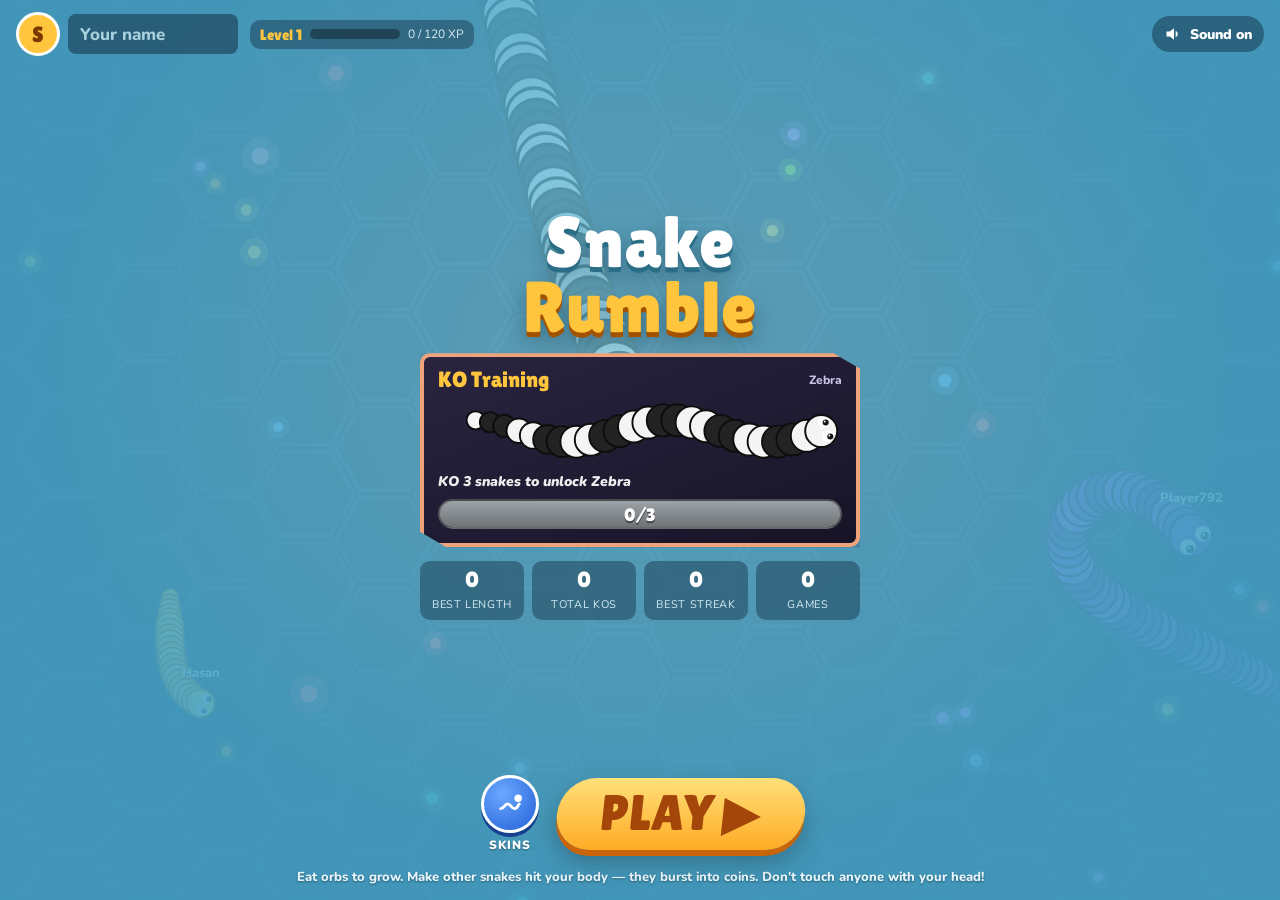
==== snake-rumble/index.html @ c4890d0e "Add Snake Rumble: snake.io-style arena game for Facebook Instant Games Single-file HTML5 canvas game" ====
<!DOCTYPE html>
<html lang="en">
<head>
<meta charset="UTF-8">
<meta name="viewport" content="width=device-width, initial-scale=1, maximum-scale=1, user-scalable=no, viewport-fit=cover">
<title>Snake Rumble</title>
<link rel="preconnect" href="https://fonts.googleapis.com">
<link rel="stylesheet" href="https://fonts.googleapis.com/css2?family=Lilita+One&family=Nunito:wght@700;800;900&display=swap">
<script src="https://connect.facebook.net/en_US/fbinstant.7.1.js"></script>
<style>
:root{
  --ink:#0b1624; --ink2:#12283d; --teal:#5fd4d0; --sky:#7ccbe0; --sun:#ffc53d; --sun2:#ff8a1f;
  --go:#52cc3c; --go2:#2e9a20; --rose:#ff4d6d; --paper:#ffffff; --muted:#b7d3e0; --gold:#ffd23f;
  --display:'Lilita One','Arial Black',Impact,system-ui,sans-serif;
  --body:'Nunito',system-ui,-apple-system,'Segoe UI',Roboto,sans-serif;
  color-scheme:dark;
}
[hidden]{display:none!important}
*{box-sizing:border-box}
html,body{height:100%;margin:0;overflow:hidden;background:#0c1a2c;color:var(--paper);font-family:var(--body);
  -webkit-user-select:none;user-select:none;-webkit-tap-highlight-color:transparent;touch-action:none}
button{font:inherit;color:inherit;cursor:pointer;border:0;background:none}
button:focus-visible,input:focus-visible{outline:3px solid var(--sun);outline-offset:2px}
#game{position:fixed;inset:0;display:block;touch-action:none}

/* ---------- bars ---------- */
.bar{position:relative;height:10px;border-radius:99px;background:rgba(0,0,0,.35);overflow:hidden}
.bar>i{position:absolute;inset:0 auto 0 0;width:0;border-radius:99px;background:linear-gradient(90deg,var(--go2),var(--go));transition:width .4s}
.bar.big{height:30px;background:linear-gradient(180deg,#9ea3a8,#6e7378);border:2px solid rgba(0,0,0,.35)}
.bar.big>i{background:linear-gradient(180deg,#5fdc3f,#2b8f1c)}
.bar.big>span{position:absolute;inset:0;display:grid;place-items:center;font-family:var(--display);font-size:18px;text-shadow:0 2px 0 rgba(0,0,0,.45)}

/* ---------- HUD ---------- */
#hud{position:fixed;inset:0;pointer-events:none}
.hud-stats{position:absolute;left:12px;top:max(10px,env(safe-area-inset-top));display:flex;flex-direction:column;gap:6px;
  background:rgba(8,18,30,.55);border-radius:12px;padding:8px 12px;min-width:150px}
.hud-row{display:flex;gap:14px;align-items:baseline}
.hud-row .k{font-size:11px;text-transform:uppercase;letter-spacing:.08em;color:var(--muted)}
.hud-row b{font-family:var(--display);font-size:22px;font-weight:400;font-variant-numeric:tabular-nums}
.hud-lvl{display:flex;align-items:center;gap:8px;font-family:var(--display);font-size:14px}
.hud-lvl .bar{flex:1;height:8px}
.lb{position:absolute;right:12px;top:max(10px,env(safe-area-inset-top));margin:0;padding:8px 10px;list-style:none;width:190px;
  background:rgba(8,18,30,.55);border-radius:12px;font-size:13px;font-weight:800}
.lb h4{margin:0 0 4px;font-family:var(--display);font-weight:400;font-size:15px;letter-spacing:.04em;color:var(--sun)}
.lb li{display:grid;grid-template-columns:22px 1fr auto;gap:6px;padding:1px 0;color:#dbe9f1}
.lb li.me{color:var(--sun)}
.lb li.gap{border-top:1px dashed rgba(255,255,255,.25);margin-top:3px;padding-top:4px}
.lb .n{overflow:hidden;white-space:nowrap;text-overflow:ellipsis}
.lb .s{font-variant-numeric:tabular-nums}
#minimap{position:absolute;left:12px;bottom:max(12px,env(safe-area-inset-bottom));width:120px;height:120px;border-radius:50%;opacity:.9}
.boost{pointer-events:auto;position:absolute;right:22px;bottom:max(22px,env(safe-area-inset-bottom));width:88px;height:88px;border-radius:50%;
  background:radial-gradient(circle at 35% 30%,#ffe07a,var(--sun2));box-shadow:0 5px 0 #b35a00,0 8px 18px rgba(0,0,0,.4);
  display:grid;place-items:center;touch-action:none}
.boost.on{transform:translateY(3px);box-shadow:0 2px 0 #b35a00,0 0 24px #ffb23f}
.boost svg{width:40px;height:40px}
.hint{position:absolute;left:50%;bottom:max(18px,env(safe-area-inset-bottom));transform:translateX(-50%);background:rgba(8,18,30,.6);
  padding:8px 14px;border-radius:99px;font-size:13px;white-space:nowrap;transition:opacity .6s}
.hint.fade{opacity:0}

/* ---------- toast ---------- */
.toast{position:fixed;left:50%;top:22%;transform:translateX(-50%);text-align:center;pointer-events:none;opacity:0}
.toast b{display:block;font-family:var(--display);font-weight:400;font-size:clamp(34px,7vw,60px);color:var(--sun);
  text-shadow:0 4px 0 #9a4a00,0 0 26px rgba(255,160,40,.6);letter-spacing:.02em}
.toast span{display:block;font-weight:900;font-size:18px;text-shadow:0 2px 4px rgba(0,0,0,.7)}
.toast.show{animation:pop 1.6s ease-out forwards}
.toast.lvl b{color:#8dff6a;text-shadow:0 4px 0 #1f6a10,0 0 26px rgba(120,255,90,.55)}
@keyframes pop{0%{opacity:0;transform:translateX(-50%) scale(.4)}12%{opacity:1;transform:translateX(-50%) scale(1.12)}
  22%{transform:translateX(-50%) scale(1)}75%{opacity:1}100%{opacity:0;transform:translateX(-50%) translateY(-24px)}}

/* ---------- screens ---------- */
.screen{position:fixed;inset:0;display:flex;flex-direction:column;gap:14px;overflow:auto;
  padding:max(12px,env(safe-area-inset-top)) 16px max(14px,env(safe-area-inset-bottom))}
#menu{background:
  radial-gradient(ellipse at 50% 40%,rgba(140,215,235,.55),rgba(70,160,196,.86) 70%),
  rgba(70,160,196,.4)}
.topbar{display:flex;align-items:center;gap:12px;flex-wrap:wrap}
.me{display:flex;align-items:center;gap:8px}
.avatar{width:44px;height:44px;border-radius:50%;background:var(--sun) center/cover;display:grid;place-items:center;
  font-family:var(--display);font-size:22px;color:#7a3a00;border:3px solid #fff;flex:none}
#name{width:170px;max-width:48vw;height:40px;border-radius:8px;border:0;padding:0 12px;background:rgba(20,50,70,.55);color:#fff;
  font:800 17px var(--body)}
#name::placeholder{color:#a8cfdc}
.acct{display:flex;align-items:center;gap:8px;background:rgba(20,50,70,.45);padding:6px 10px;border-radius:10px}
.chip{font-family:var(--display);font-size:15px;color:var(--sun);white-space:nowrap}
.acct .bar{width:90px}
.acct small{font-size:12px;color:#d5ecf4;font-variant-numeric:tabular-nums;white-space:nowrap}
.icon-btn{margin-left:auto;display:flex;align-items:center;gap:6px;padding:8px 12px;border-radius:99px;background:rgba(20,50,70,.5);font-weight:900;font-size:14px}
.icon-btn svg{width:20px;height:20px}

.menu-main{flex:1;display:flex;flex-direction:column;align-items:center;justify-content:center;gap:14px;min-height:0}
.logo{margin:0;font-family:var(--display);font-weight:400;font-size:clamp(40px,8vw,72px);line-height:.9;text-align:center;
  color:#fff;text-shadow:0 5px 0 #2a6d86,0 10px 22px rgba(0,40,60,.35);letter-spacing:.01em}
.logo span{display:block;color:var(--sun);text-shadow:0 5px 0 #a35200,0 10px 22px rgba(0,40,60,.35)}
.ko-card{width:min(440px,100%);background:linear-gradient(160deg,#2a2440,#171427);border:4px solid #f0a37a;border-radius:10px;
  padding:10px 14px 14px;box-shadow:0 10px 30px rgba(0,30,50,.35);clip-path:polygon(0 0,94% 0,100% 8%,100% 100%,6% 100%,0 92%)}
.ko-card h3{margin:0;font-family:var(--display);font-weight:400;font-size:22px;color:var(--sun);display:flex;justify-content:space-between;align-items:center}
.ko-card h3 small{font-family:var(--body);font-size:12px;color:#c9c3e6;font-weight:800}
.ko-card canvas{display:block;width:100%;height:78px}
.ko-card p{margin:2px 0 8px;font-weight:900;font-style:italic;font-size:14px;color:#eee}
.stats-row{display:grid;grid-template-columns:repeat(4,minmax(0,1fr));gap:8px;width:min(440px,100%)}
.stats-row div{background:rgba(20,50,70,.45);border-radius:10px;padding:6px 4px;text-align:center}
.stats-row b{display:block;font-family:var(--display);font-weight:400;font-size:22px;font-variant-numeric:tabular-nums}
.stats-row span{font-size:11px;letter-spacing:.06em;text-transform:uppercase;color:#d5ecf4}

.menu-actions{display:flex;align-items:center;justify-content:center;gap:12px;flex-wrap:wrap}
.round{display:flex;flex-direction:column;align-items:center;gap:4px;font-weight:900;font-size:12px;letter-spacing:.06em;text-transform:uppercase;text-shadow:0 1px 2px rgba(0,0,0,.4)}
.round i{width:58px;height:58px;border-radius:50%;display:grid;place-items:center;background:radial-gradient(circle at 35% 30%,#6aa8ff,#2360d8);
  border:3px solid #fff;box-shadow:0 4px 0 #173f8f}
.round i svg{width:28px;height:28px}
.play{font-family:var(--display);font-size:clamp(34px,6vw,50px);color:#a4460a;padding:6px 44px 8px;border-radius:99px;
  background:linear-gradient(180deg,#ffe07a,#ffab24);box-shadow:0 6px 0 #c9640a,0 12px 24px rgba(0,0,0,.25);transform:skewX(-6deg)}
.play:active{transform:skewX(-6deg) translateY(4px);box-shadow:0 2px 0 #c9640a}
.play.small{font-size:24px;padding:6px 22px}
.howto{margin:0;text-align:center;font-size:13px;font-weight:800;color:#e8f6fb;text-shadow:0 1px 2px rgba(0,40,60,.5)}

/* ---------- skins modal ---------- */
.modal{position:fixed;inset:0;background:rgba(6,14,24,.78);display:flex;align-items:center;justify-content:center;padding:16px}
.modal-box{width:min(720px,100%);max-height:100%;overflow:auto;background:var(--ink2);border:3px solid var(--teal);border-radius:14px;padding:14px}
.modal-box header{display:flex;justify-content:space-between;align-items:center;margin-bottom:10px}
.modal-box h2{margin:0;font-family:var(--display);font-weight:400;font-size:28px}
.x{width:40px;height:40px;border-radius:50%;background:rgba(255,255,255,.12);font-size:22px;font-weight:900}
.skin-grid{display:grid;grid-template-columns:repeat(auto-fill,minmax(150px,1fr));gap:10px}
.skin{background:#0c1b2b;border:2px solid transparent;border-radius:10px;padding:8px;text-align:left;display:flex;flex-direction:column;gap:4px}
.skin canvas{width:100%;height:54px;display:block}
.skin b{font-family:var(--display);font-weight:400;font-size:17px}
.skin small{font-size:12px;font-weight:800;color:var(--muted)}
.skin.on{border-color:var(--sun)}
.skin.on small{color:var(--sun)}
.skin.locked canvas{filter:grayscale(1) brightness(.55)}
.skin.locked{cursor:not-allowed}

/* ---------- game over ---------- */
#over{background:radial-gradient(ellipse at 50% 30%,rgba(60,10,30,.55),rgba(14,6,18,.85));align-items:center}
.go-title{margin:4px 0 0;font-family:var(--display);font-weight:400;font-size:clamp(44px,9vw,80px);line-height:1;
  text-shadow:0 5px 0 #3b3b4a,0 10px 24px rgba(0,0,0,.5);letter-spacing:.03em}
.go-body{display:flex;gap:18px;width:min(900px,100%);align-items:stretch;flex-wrap:wrap;justify-content:center}
.go-left{flex:1 1 380px;min-width:0}
.rank{margin:0 0 2px;font-family:var(--display);font-size:28px;text-align:center}
.by{margin:0 0 8px;text-align:center;font-weight:800;color:#f3b6c3}
.go-lb{list-style:none;margin:0;padding:0;display:flex;flex-direction:column;gap:6px}
.go-lb li{display:grid;grid-template-columns:34px minmax(0,1fr) minmax(70px,150px) 46px;align-items:center;gap:8px;height:52px;
  padding:0 12px 0 22px;background:linear-gradient(90deg,#1f7ea6,rgba(31,126,166,.35));clip-path:polygon(4% 0,100% 0,100% 100%,0 100%)}
.go-lb li.me{background:linear-gradient(90deg,#c77a0c,rgba(199,122,12,.35))}
.go-lb .r{font-family:var(--display);font-size:20px;opacity:.9}
.go-lb .n{font-weight:900;font-size:19px;overflow:hidden;white-space:nowrap;text-overflow:ellipsis}
.go-lb canvas{width:100%;height:44px}
.go-lb .s{font-family:var(--display);font-size:22px;text-align:right;font-variant-numeric:tabular-nums}
.panel{flex:0 1 300px;background:rgba(6,10,16,.8);border:4px solid var(--teal);padding:14px 16px;text-align:center;display:flex;flex-direction:column;gap:6px;
  clip-path:polygon(0 0,92% 0,100% 7%,100% 100%,8% 100%,0 93%)}
.panel .kos{font-family:var(--display);font-size:40px;line-height:1}
.panel .sub{font-weight:900;font-size:17px}
.panel h3{margin:6px 0 0;font-family:var(--display);font-weight:400;font-size:30px}
.panel canvas{width:100%;height:58px}
.panel .nm{font-weight:900;color:var(--sun)}
.xp-line{display:flex;align-items:center;gap:8px;font-weight:900;font-size:14px;margin-top:4px}
.xp-line .bar{flex:1}
.new{margin:4px 0 0;font-family:var(--display);color:#8dff6a;font-size:18px}
.go-actions{display:flex;gap:12px;align-items:center;justify-content:center;flex-wrap:wrap;padding-bottom:6px}
.next{font-family:var(--display);font-size:36px;padding:4px 56px 6px;border-radius:10px;background:linear-gradient(180deg,#6fe34f,#35a822);
  box-shadow:0 6px 0 #1f6d14,0 12px 22px rgba(0,0,0,.3);text-shadow:0 3px 0 rgba(0,0,0,.25)}
.next:active{transform:translateY(4px);box-shadow:0 2px 0 #1f6d14}
.ghost{padding:10px 18px;border-radius:99px;background:rgba(255,255,255,.14);font-weight:900}

@media (max-width:640px){
  .lb{width:150px;font-size:12px}
  .hud-stats{min-width:0}
  #minimap{width:92px;height:92px}
  .boost{width:78px;height:78px}
  .go-lb li{grid-template-columns:28px minmax(0,1fr) 70px 40px;height:46px;padding-left:16px}
  .go-lb .n{font-size:16px}
}
@media (max-height:480px){
  .logo{font-size:40px}
  .stats-row{display:none}
  .howto{display:none}
  .ko-card canvas{height:56px}
}
@media (prefers-reduced-motion:reduce){
  .toast.show{animation-duration:1.2s}
  .bar>i{transition:none}
}
</style>
</head>
<body>
<canvas id="game" aria-label="Snake Rumble arena"></canvas>

<div id="hud" hidden>
  <div class="hud-stats">
    <div class="hud-row"><span class="k">Length</span><b id="hLen">10</b><span class="k">KOs</span><b id="hKO">0</b></div>
    <div class="hud-lvl"><span id="hLvl">Lv 1</span><div class="bar"><i id="hLvlBar"></i></div></div>
  </div>
  <ol id="lb" class="lb"></ol>
  <canvas id="minimap" width="240" height="240"></canvas>
  <button id="boostBtn" class="boost" aria-label="Boost">
    <svg viewBox="0 0 24 24" fill="#fff" stroke="#a4460a" stroke-width="1.2" stroke-linejoin="round"><path d="M13 2 4 14h7l-1 8 9-12h-7z"/></svg>
  </button>
  <div class="hint" id="hint">Move the mouse to steer · Hold click or Space to boost</div>
</div>

<div id="toast" class="toast" aria-live="polite"><b id="toastBig"></b><span id="toastSub"></span></div>

<section id="menu" class="screen">
  <header class="topbar">
    <div class="me"><div class="avatar" id="avatar">S</div><input id="name" maxlength="14" placeholder="Your name" autocomplete="off" aria-label="Your name"></div>
    <div class="acct"><span class="chip" id="acctLvl">Level 1</span><div class="bar"><i id="xpBar"></i></div><small id="xpTxt">0 / 120 XP</small></div>
    <button class="icon-btn" id="soundBtn" aria-label="Toggle sound"></button>
  </header>
  <div class="menu-main">
    <h1 class="logo">Snake<span>Rumble</span></h1>
    <div class="ko-card">
      <h3>KO Training <small id="koName">Ninja Star</small></h3>
      <canvas id="koPrev"></canvas>
      <p id="koTxt">KO 10 snakes to unlock</p>
      <div class="bar big"><i id="koBar"></i><span id="koNum">0/10</span></div>
    </div>
    <div class="stats-row">
      <div><b id="stBest">0</b><span>Best length</span></div>
      <div><b id="stKO">0</b><span>Total KOs</span></div>
      <div><b id="stStreak">0</b><span>Best streak</span></div>
      <div><b id="stGames">0</b><span>Games</span></div>
    </div>
  </div>
  <div class="menu-actions">
    <button id="skinsBtn" class="round"><i><svg viewBox="0 0 24 24" fill="none" stroke="#fff" stroke-width="2.4" stroke-linecap="round"><path d="M4 16c3 0 3-4 6-4s3 4 6 4 3-4 4-4"/><circle cx="19" cy="7" r="2" fill="#fff"/></svg></i>Skins</button>
    <button id="challengeBtn" class="round" hidden><i><svg viewBox="0 0 24 24" fill="#fff"><path d="M12 3C6.5 3 2 7.1 2 12.2c0 2.9 1.4 5.4 3.7 7.1V23l3.4-1.9c.9.3 1.9.4 2.9.4 5.5 0 10-4.1 10-9.2S17.5 3 12 3zm1 12.4-2.6-2.7-5 2.7 5.5-5.8 2.6 2.7 4.9-2.7z"/></svg></i>Challenge</button>
    <button id="playBtn" class="play">PLAY ▶</button>
  </div>
  <p class="howto">Eat orbs to grow. Make other snakes hit your body — they burst into coins. Don't touch anyone with your head!</p>
</section>

<section id="skins" class="modal" hidden>
  <div class="modal-box" role="dialog" aria-label="Skins">
    <header><h2>Skins</h2><button class="x" id="skinsClose" aria-label="Close">×</button></header>
    <div class="skin-grid" id="skinGrid"></div>
  </div>
</section>

<section id="over" class="screen" hidden>
  <h2 class="go-title">GAME OVER</h2>
  <div class="go-body">
    <div class="go-left">
      <p class="rank" id="goRank">Rank: #1</p>
      <p class="by" id="goBy"></p>
      <ol class="go-lb" id="goLb"></ol>
    </div>
    <div class="panel">
      <div class="kos">KOs: <span id="goKO">0</span></div>
      <div class="sub">Best Streak: <span id="goStreak">0</span> · Length: <span id="goLen">0</span></div>
      <h3>Next Unlock</h3>
      <canvas id="goNext"></canvas>
      <div class="nm" id="goNextName"></div>
      <div class="bar big"><i id="goNextBar"></i><span id="goNextNum">0/10</span></div>
      <div class="xp-line"><span id="goLvl">Lv 1</span><div class="bar"><i id="goXpBar"></i></div><span id="goXP">+0 XP</span></div>
      <p class="new" id="goNew" hidden></p>
    </div>
  </div>
  <div class="go-actions">
    <button id="shareBtn" class="ghost" hidden>Share score</button>
    <button id="againBtn" class="play small">PLAY AGAIN</button>
    <button id="nextBtn" class="next">NEXT</button>
  </div>
</section>

<script>
(() => {
'use strict';
const FB = window.FBInstant || null;
const $ = s => document.querySelector(s);
const TAU = Math.PI * 2;
const rand = (a, b) => a + Math.random() * (b - a);
const clamp = (v, a, b) => v < a ? a : v > b ? b : v;
const angDiff = (a, b) => { let d = (a - b) % TAU; if (d > Math.PI) d -= TAU; if (d < -Math.PI) d += TAU; return d; };
const esc = s => String(s).replace(/[&<>"']/g, c => ({ '&': '&amp;', '<': '&lt;', '>': '&gt;', '"': '&quot;', "'": '&#39;' }[c]));

/* ================= canvas ================= */
const cv = $('#game'), ctx = cv.getContext('2d');
const mm = $('#minimap'), mctx = mm.getContext('2d');
let W = 0, H = 0, DPR = 1;
function resize() {
  DPR = Math.min(2, window.devicePixelRatio || 1);
  W = innerWidth; H = innerHeight;
  cv.width = W * DPR | 0; cv.height = H * DPR | 0;
}
addEventListener('resize', resize); resize();

/* ================= skins ================= */
const SKINS = [
  { id: 'classic', name: 'Lime',         pal: ['#93e35c', '#6cc93e'], edge: '#2f7418', band: 2 },
  { id: 'ocean',   name: 'Lagoon',       pal: ['#6ad6ff', '#2d9cf0', '#6ad6ff', '#c8f0ff'], edge: '#0c4f8f', band: 2 },
  { id: 'zebra',   name: 'Zebra',        pal: ['#f4f4f4', '#232323'], edge: '#0d0d0d', band: 2, unlock: { ko: 3 } },
  { id: 'candy',   name: 'Candy',        pal: ['#ff8fc7', '#ffffff', '#ff5fa8', '#ffffff'], edge: '#b0125a', band: 2, unlock: { lvl: 3 } },
  { id: 'ninja',   name: 'Ninja Star',   pal: ['#2a2a2a', '#1c1c1c'], edge: '#000', band: 1, deco: 'shuriken', eyes: 'ninja', unlock: { ko: 10 } },
  { id: 'lava',    name: 'Lava',         pal: ['#ffb020', '#ff6a1c', '#e02d2d', '#ff6a1c'], edge: '#6a0a10', band: 2, unlock: { lvl: 5 } },
  { id: 'galaxy',  name: 'Galaxy',       pal: ['#6a35b8', '#8248d4', '#4d2291'], edge: '#1f0a45', band: 2, deco: 'stars', unlock: { ko: 25 } },
  { id: 'frost',   name: 'Frost Dragon', pal: ['#c6b8ff', '#a996ff', '#e3dbff'], edge: '#5543b3', band: 1, deco: 'scales', unlock: { lvl: 10 } },
  { id: 'gold',    name: 'Gold King',    pal: ['#ffe066', '#ffc21a', '#ffd23f'], edge: '#9a6400', band: 1, deco: 'shine', unlock: { ko: 50 } },
];
const skinById = id => SKINS.find(s => s.id === id) || SKINS[0];

/* ================= save data ================= */
const save = { name: '', skin: 'classic', totalKOs: 0, bestLen: 0, bestStreak: 0, xp: 0, level: 1, games: 0, sound: true };
function loadLocal() { try { const s = JSON.parse(localStorage.getItem('snakeRumble') || 'null'); if (s) Object.assign(save, s); } catch (e) {} }
function persist() {
  try { localStorage.setItem('snakeRumble', JSON.stringify(save)); } catch (e) {}
  if (FB) FB.player.setDataAsync({ save: Object.assign({}, save) }).catch(() => {});
}
const isUnlocked = sk => !sk.unlock || (sk.unlock.ko && save.totalKOs >= sk.unlock.ko) || (sk.unlock.lvl && save.level >= sk.unlock.lvl);
const unlockText = sk => sk.unlock.ko ? `KO ${sk.unlock.ko} snakes` : `Reach level ${sk.unlock.lvl}`;
const xpFor = l => 120 + (l - 1) * 80;
const nextKoSkin = () => SKINS.find(s => s.unlock && s.unlock.ko && !isUnlocked(s));

/* ================= audio ================= */
let actx = null, lastEat = 0;
function audio() {
  if (!actx) { try { actx = new (window.AudioContext || window.webkitAudioContext)(); } catch (e) {} }
  if (actx && actx.state === 'suspended') actx.resume();
}
function tone(freq, dur, type = 'sine', vol = 0.08, slide = 0, delay = 0) {
  if (!save.sound || !actx) return;
  const t = actx.currentTime + delay, o = actx.createOscillator(), g = actx.createGain();
  o.type = type; o.frequency.setValueAtTime(freq, t);
  if (slide) o.frequency.exponentialRampToValueAtTime(Math.max(40, freq + slide), t + dur);
  g.gain.setValueAtTime(vol, t); g.gain.exponentialRampToValueAtTime(0.0001, t + dur);
  o.connect(g).connect(actx.destination); o.start(t); o.stop(t + dur + 0.03);
}
const sfx = {
  eat() { const n = performance.now(); if (n - lastEat < 70) return; lastEat = n; tone(rand(640, 780), 0.07, 'sine', 0.035, 220); },
  ko() { tone(200, 0.28, 'square', 0.05, -120); tone(660, 0.2, 'triangle', 0.07, 500, 0.05); tone(990, 0.2, 'triangle', 0.05, 300, 0.12); },
  level() { [523, 659, 784, 1047].forEach((f, i) => tone(f, 0.18, 'triangle', 0.07, 0, i * 0.08)); },
  die() { tone(320, 0.7, 'sawtooth', 0.06, -260); },
  click() { tone(540, 0.06, 'triangle', 0.05); },
};

/* ================= world ================= */
const WORLD_R = 2600, FOOD_TARGET = 850, AI_COUNT = 16, CELL = 96;
const FOOD_COLS = ['#ff5a5f', '#ffd23f', '#3bceac', '#5ab0ff', '#c77dff', '#ff8fab', '#9ef01a', '#ff9f1c'];
const NAMES = ['moon', 'Rafi', 'Nusrat', 'Tanvir', 'Mim', 'Arif', 'Sadia', 'Viper', 'Noodle', 'Zigzag', 'Slinky', 'Mamba', 'Cobra',
  'Rimon', 'Sumaiya', 'Hasan', 'Anika', 'Wiggles', 'NightFury', 'Pixel', 'Toxic', 'Blaze', 'Joy', 'Riya', 'Tiger', 'Sultan', 'Shanto', 'Emu'];
const LVLS = [0, 25, 60, 110, 180, 270, 390, 540, 730, 970, 1270, 1650, 2100, 2700];
const levelOf = sc => { let l = 0; while (l < LVLS.length && sc >= LVLS[l]) l++; return l; };

let snakes = [], food = [], parts = [], foodCount = 0, sid = 0;
let player = null, grid = new Map(), paused = false;
const game = { state: 'menu', kos: 0, streak: 0, bestStreak: 0, lastKO: -99, time: 0, dieT: 0, lvl: 1, killer: '',
  maxLen: 0, spectate: null, specT: 0, shake: 0, deathX: 0, deathY: 0, snap: null, rank: 0, total: 0, hudT: 0 };
const cam = { x: 0, y: 0, z: 0.8 };

function addFood(x, y, v, kind) {
  food.push({ x, y, v, kind, ph: Math.random() * TAU,
    r: kind === 'coin' ? 7 + Math.min(9, v * 0.6) : kind === 'drop' ? 5 : 4 + v * 1.7,
    c: kind === 'coin' ? '#ffd23f' : FOOD_COLS[Math.random() * FOOD_COLS.length | 0],
    life: kind === 'food' ? Infinity : kind === 'coin' ? 45 : 25 });
  if (kind === 'food') foodCount++;
}
function removeFood(i) { if (food[i].kind === 'food') foodCount--; food[i] = food[food.length - 1]; food.pop(); }
function randInWorld(m) { const a = Math.random() * TAU, d = Math.sqrt(Math.random()) * (WORLD_R - m); return [Math.cos(a) * d, Math.sin(a) * d]; }
function fillFood() { while (foodCount < FOOD_TARGET) { const [x, y] = randInWorld(40); addFood(x, y, Math.random() < 0.12 ? 3 : 1, 'food'); } }

class Snake {
  constructor(o) {
    this.id = ++sid; this.name = o.name; this.skin = o.skin; this.isPlayer = !!o.isPlayer; this.score = o.score;
    this.angle = o.angle ?? Math.random() * TAU; this.target = this.angle; this.alive = true;
    this.boost = false; this.boosting = false; this.kos = 0; this.dropT = 0; this.spawnT = 0;
    this.r = this.calcR(); this.pts = [];
    const n = this.segCount(), gap = this.r * 0.42;
    for (let i = 0; i < n; i++) this.pts.push({ x: o.x - Math.cos(this.angle) * i * gap, y: o.y - Math.sin(this.angle) * i * gap });
    this.ai = this.isPlayer ? null : { t: Math.random() * 0.2, aggr: Math.random(), skill: rand(0.55, 0.97), wander: this.angle };
  }
  calcR() { return Math.min(40, 11 + Math.sqrt(Math.max(0, this.score)) * 0.75); }
  segCount() { return Math.floor(8 + 3.6 * Math.sqrt(Math.max(0, this.score))); }
  update(dt) {
    const r = this.r = this.calcR();
    const turn = 4.4 / (1 + (r - 11) / 34);
    this.angle += clamp(angDiff(this.target, this.angle), -turn * dt, turn * dt);
    this.boosting = this.boost && this.score > 12;
    const speed = this.boosting ? 370 : 195;
    if (this.boosting) {
      this.score -= 5 * dt; this.dropT += dt;
      if (this.dropT > 0.16) { this.dropT = 0; const t = this.pts[this.pts.length - 1]; addFood(t.x + rand(-4, 4), t.y + rand(-4, 4), 0.7, 'drop'); }
    }
    const pts = this.pts, h = pts[0];
    h.x += Math.cos(this.angle) * speed * dt; h.y += Math.sin(this.angle) * speed * dt;
    const gap = r * 0.42;
    for (let i = 1; i < pts.length; i++) {
      const a = pts[i - 1], b = pts[i], dx = b.x - a.x, dy = b.y - a.y, d = Math.hypot(dx, dy);
      if (d > gap) { const k = gap / d; b.x = a.x + dx * k; b.y = a.y + dy * k; }
    }
    const n = this.segCount();
    while (pts.length < n) { const t = pts[pts.length - 1]; pts.push({ x: t.x, y: t.y }); }
    if (pts.length > n) pts.length = n;
  }
}

function eatFood(s, dt) {
  const h = s.pts[0], er = s.r + 4, mr = s.r * 2.2 + 45, mr2 = mr * mr;
  for (let i = food.length - 1; i >= 0; i--) {
    const f = food[i], dx = h.x - f.x, dy = h.y - f.y;
    if (dx > mr || dx < -mr || dy > mr || dy < -mr) continue;
    const d2 = dx * dx + dy * dy, rr = er + f.r * 0.5;
    if (d2 < rr * rr) {
      s.score += f.v;
      if (s.isPlayer) { sfx.eat(); if (f.kind === 'coin') sparkle(f.x, f.y, '#ffe27a', 5); }
      removeFood(i); continue;
    }
    if (d2 < mr2) { const d = Math.sqrt(d2), pull = Math.min(d, (260 + s.r * 4) * dt); f.x += dx / d * pull; f.y += dy / d * pull; }
  }
}

/* ---------- spatial grid ---------- */
const gkey = (cx, cy) => ((cx + 64) << 8) | (cy + 64);
function buildGrid() {
  grid = new Map();
  for (const s of snakes) {
    if (!s.alive || s.spawnT > 0) continue;
    const pts = s.pts;
    for (let j = 0; j < pts.length; j++) {
      const k = gkey(Math.floor(pts[j].x / CELL), Math.floor(pts[j].y / CELL));
      let c = grid.get(k); if (!c) { c = []; grid.set(k, c); }
      c.push(s, j);
    }
  }
}

function collide() {
  for (const s of snakes) {
    if (!s.alive) continue;
    const h = s.pts[0];
    if (h.x * h.x + h.y * h.y > (WORLD_R - s.r * 0.5) ** 2) { kill(s, null); continue; }
    if (s.spawnT > 0) continue;
    const cx = Math.floor(h.x / CELL), cy = Math.floor(h.y / CELL);
    let hit = null;
    for (let gx = cx - 1; gx <= cx + 1 && !hit; gx++) for (let gy = cy - 1; gy <= cy + 1 && !hit; gy++) {
      const c = grid.get(gkey(gx, gy)); if (!c) continue;
      for (let k = 0; k < c.length; k += 2) {
        const o = c[k]; if (o === s || !o.alive) continue;
        const j = c[k + 1], p = o.pts[j]; if (!p) continue;
        const dx = h.x - p.x, dy = h.y - p.y, d2 = dx * dx + dy * dy;
        if (j === 0) { const rr = (s.r + o.r) * 0.75; if (d2 < rr * rr && s.score < o.score) { hit = o; break; } }
        else { const rr = s.r * 0.6 + o.r * 0.85; if (d2 < rr * rr) { hit = o; break; } }
      }
    }
    if (hit) kill(s, hit);
  }
}

function kill(s, killer) {
  if (!s.alive) return;
  s.alive = false;
  const pts = s.pts, step = Math.max(1, Math.floor(pts.length / 40)), cnt = Math.ceil(pts.length / step);
  const v = Math.max(4, s.score * 0.7) / cnt;
  for (let i = 0; i < pts.length; i += step) addFood(pts[i].x + rand(-s.r * 0.6, s.r * 0.6), pts[i].y + rand(-s.r * 0.6, s.r * 0.6), v, 'coin');
  sparkle(pts[0].x, pts[0].y, s.skin.pal[0], 26);
  sparkle(pts[0].x, pts[0].y, '#ffd23f', 14);
  if (killer) { killer.kos++; if (killer.isPlayer) onPlayerKO(s); }
  if (s.isPlayer) onPlayerDie(killer);
}

/* ---------- particles ---------- */
function sparkle(x, y, c, n) {
  for (let i = 0; i < n; i++) {
    const a = Math.random() * TAU, sp = rand(60, 320);
    parts.push({ x, y, vx: Math.cos(a) * sp, vy: Math.sin(a) * sp, life: rand(0.35, 0.9), max: 0.9, r: rand(2.5, 7), c });
  }
}

/* ---------- AI ---------- */
const OFFS = [0.45, -0.45, 0.9, -0.9, 1.4, -1.4, 2.0, -2.0, 2.7, -2.7];
function rayDanger(s, a, look) {
  const h = s.pts[0], ca = Math.cos(a), sa = Math.sin(a);
  for (let k = 1; k <= 4; k++) {
    const px = h.x + ca * look * k / 4, py = h.y + sa * look * k / 4;
    if (px * px + py * py > (WORLD_R - s.r - 40) ** 2) return k;
    const cx = Math.floor(px / CELL), cy = Math.floor(py / CELL);
    for (let gx = cx - 1; gx <= cx + 1; gx++) for (let gy = cy - 1; gy <= cy + 1; gy++) {
      const c = grid.get(gkey(gx, gy)); if (!c) continue;
      for (let q = 0; q < c.length; q += 2) {
        const o = c[q]; if (o === s) continue;
        const p = o.pts[c[q + 1]]; if (!p) continue;
        const rr = o.r + s.r + 14, dx = p.x - px, dy = p.y - py;
        if (dx * dx + dy * dy < rr * rr) return k;
      }
    }
  }
  return 5;
}
function aiThink(s, dt) {
  const ai = s.ai; ai.t -= dt; if (ai.t > 0) return;
  ai.t = rand(0.08, 0.2);
  const h = s.pts[0], r = s.r, look = 70 + r * 3.2;
  const cur = rayDanger(s, s.angle, look);
  if (cur < 5 && Math.random() < ai.skill) {
    let best = s.angle, bestV = -9;
    for (const off of OFFS) { const v = rayDanger(s, s.angle + off, look) - Math.abs(off) * 0.25; if (v > bestV) { bestV = v; best = s.angle + off; } }
    s.target = best; s.boost = cur <= 2 && s.score > 40 && Math.random() < 0.3;
    return;
  }
  s.boost = false;
  if (ai.aggr > 0.45 && s.score > 50) {
    let prey = null, pd = 380 + r * 4;
    for (const o of snakes) {
      if (o === s || !o.alive || o.spawnT > 0 || o.score >= s.score * 1.2) continue;
      const d = Math.hypot(o.pts[0].x - h.x, o.pts[0].y - h.y) * (o.isPlayer ? 0.75 : 1);
      if (d < pd) { pd = d; prey = o; }
    }
    if (prey) {
      const ph = prey.pts[0], lead = 90 + prey.r * 3;
      s.target = Math.atan2(ph.y + Math.sin(prey.angle) * lead - h.y, ph.x + Math.cos(prey.angle) * lead - h.x);
      s.boost = pd < 300 && s.score > 60 && Math.random() < ai.aggr * 0.5;
      return;
    }
  }
  let bf = null, bs = 0; const fr = 420, ca = Math.cos(s.angle), sa = Math.sin(s.angle);
  for (const f of food) {
    const dx = f.x - h.x, dy = f.y - h.y;
    if (dx > fr || dx < -fr || dy > fr || dy < -fr) continue;
    const d = Math.hypot(dx, dy) + 30, ahead = (dx * ca + dy * sa) / d, sc = f.v * (1.4 + ahead) / d;
    if (sc > bs) { bs = sc; bf = f; }
  }
  if (bf) { s.target = Math.atan2(bf.y - h.y, bf.x - h.x); if (bf.kind === 'coin' && bf.v > 4 && s.score > 40 && Math.random() < 0.25) s.boost = true; return; }
  ai.wander += rand(-0.5, 0.5); s.target = ai.wander;
  if (Math.hypot(h.x, h.y) > WORLD_R * 0.75) { s.target = ai.wander = Math.atan2(-h.y, -h.x); }
}

function safeSpawn(minDist) {
  let best = null, bestD = -1;
  for (let t = 0; t < 30; t++) {
    const [x, y] = randInWorld(WORLD_R * 0.3);
    let md = Infinity;
    for (const s of snakes) { if (!s.alive) continue; for (let j = 0; j < s.pts.length; j += 4) { const d = Math.hypot(s.pts[j].x - x, s.pts[j].y - y); if (d < md) md = d; } }
    if (player && player.alive) md = Math.min(md, Math.hypot(player.pts[0].x - x, player.pts[0].y - y) * (minDist ? 0.5 : 1));
    if (md > (minDist || 400)) return [x, y];
    if (md > bestD) { bestD = md; best = [x, y]; }
  }
  return best;
}
function pickName() {
  const used = new Set(snakes.map(s => s.name));
  for (let t = 0; t < 10; t++) { const n = Math.random() < 0.35 ? 'Player' + String(Math.random() * 1000 | 0).padStart(3, '0') : NAMES[Math.random() * NAMES.length | 0]; if (!used.has(n)) return n; }
  return 'Snek' + (Math.random() * 100 | 0);
}
function spawnAI(initial) {
  const [x, y] = safeSpawn(initial ? 300 : 700);
  const s = new Snake({ name: pickName(), skin: SKINS[Math.random() * SKINS.length | 0], score: 10 + Math.pow(Math.random(), 2.3) * 650, x, y });
  if (!initial) s.spawnT = 1;
  snakes.push(s);
}
function initWorld() {
  fillFood();
  for (let i = 0; i < AI_COUNT; i++) spawnAI(true);
  const s = snakes[0]; cam.x = s.pts[0].x; cam.y = s.pts[0].y;
}

/* ================= input ================= */
const input = { x: 0, y: 0, has: false, mouseBoost: false, btnBoost: false, keyBoost: false, left: false, right: false };
const coarse = matchMedia('(pointer:coarse)').matches;
cv.addEventListener('pointermove', e => { input.x = e.clientX; input.y = e.clientY; input.has = true; });
cv.addEventListener('pointerdown', e => {
  input.x = e.clientX; input.y = e.clientY; input.has = true;
  if (e.pointerType === 'mouse') input.mouseBoost = true;
  if (paused) paused = false;
});
addEventListener('pointerup', e => { if (e.pointerType === 'mouse') input.mouseBoost = false; });
const boostBtn = $('#boostBtn');
const setBtnBoost = on => { input.btnBoost = on; boostBtn.classList.toggle('on', on); };
boostBtn.addEventListener('pointerdown', e => { e.preventDefault(); e.stopPropagation(); try { boostBtn.setPointerCapture(e.pointerId); } catch (_) {} setBtnBoost(true); });
['pointerup', 'pointercancel', 'lostpointercapture'].forEach(ev => boostBtn.addEventListener(ev, () => setBtnBoost(false)));
addEventListener('keydown', e => {
  if (e.target === $('#name')) { if (e.key === 'Enter') startGame(); return; }
  if (e.code === 'Space') { input.keyBoost = true; e.preventDefault(); }
  if (e.code === 'ArrowLeft' || e.code === 'KeyA') input.left = true;
  if (e.code === 'ArrowRight' || e.code === 'KeyD') input.right = true;
  if (e.key === 'Enter' && game.state !== 'play' && game.state !== 'dying' && $('#skins').hidden) startGame();
});
addEventListener('keyup', e => {
  if (e.code === 'Space') input.keyBoost = false;
  if (e.code === 'ArrowLeft' || e.code === 'KeyA') input.left = false;
  if (e.code === 'ArrowRight' || e.code === 'KeyD') input.right = false;
});
document.addEventListener('visibilitychange', () => { paused = document.hidden; input.mouseBoost = false; setBtnBoost(false); });

function controlPlayer() {
  const p = player, h = p.pts[0];
  if (input.left || input.right) p.target = p.angle + (input.right ? 1 : -1) * 0.9;
  else if (input.has) {
    const sx = (h.x - cam.x) * cam.z + W / 2, sy = (h.y - cam.y) * cam.z + H / 2, dx = input.x - sx, dy = input.y - sy;
    if (dx * dx + dy * dy > 64) p.target = Math.atan2(dy, dx);
  }
  p.boost = input.mouseBoost || input.btnBoost || input.keyBoost;
}

/* ================= game flow ================= */
function startGame() {
  if (game.state === 'play' || game.state === 'dying') return;
  audio(); sfx.click();
  save.name = ($('#name').value.trim() || save.name || 'You').slice(0, 14);
  persist();
  const [x, y] = safeSpawn(600);
  player = new Snake({ name: save.name, skin: skinById(save.skin), isPlayer: true, score: 10, x, y, angle: Math.atan2(-y, -x) });
  player.spawnT = 2;
  snakes.push(player);
  Object.assign(game, { state: 'play', kos: 0, streak: 0, bestStreak: 0, lastKO: -99, lvl: 1, maxLen: 10, killer: '', hudT: 0 });
  cam.x = x; cam.y = y;
  input.mouseBoost = false;
  $('#menu').hidden = true; $('#over').hidden = true; $('#skins').hidden = true; $('#hud').hidden = false;
  boostBtn.hidden = !coarse;
  const hint = $('#hint');
  hint.textContent = coarse ? 'Touch & drag to steer · Hold ⚡ to boost' : 'Move the mouse to steer · Hold click or Space to boost';
  hint.classList.remove('fade'); setTimeout(() => hint.classList.add('fade'), 4500);
  updateHud(true);
}

function toast(big, sub, cls) {
  const t = $('#toast'); $('#toastBig').textContent = big; $('#toastSub').textContent = sub || '';
  t.className = 'toast'; void t.offsetWidth; t.className = 'toast show' + (cls ? ' ' + cls : '');
}
const STREAK = ['', 'KO!', 'DOUBLE KO!', 'TRIPLE KO!', 'QUAD KO!', 'RAMPAGE!'];
function onPlayerKO(victim) {
  game.kos++;
  game.streak = game.time - game.lastKO < 10 ? game.streak + 1 : 1;
  game.lastKO = game.time;
  game.bestStreak = Math.max(game.bestStreak, game.streak);
  toast(STREAK[Math.min(5, game.streak)], 'You KO\'d ' + victim.name);
  sfx.ko(); game.shake = 10;
}
function onPlayerDie(killer) {
  game.state = 'dying'; game.dieT = 0;
  game.killer = killer ? killer.name : 'the wall';
  game.deathX = player.pts[0].x; game.deathY = player.pts[0].y;
  const all = snakes.filter(s => s.alive || s === player).sort((a, b) => b.score - a.score);
  game.rank = all.indexOf(player) + 1; game.total = all.length;
  game.snap = all.slice(0, 4).map(s => ({ name: s.name, score: Math.floor(s.score), skin: s.skin, me: s === player }));
  if (game.rank > 4) game.snap[3] = { name: player.name, score: Math.floor(player.score), skin: player.skin, me: true, rank: game.rank };
  sfx.die(); game.shake = 16;
  $('#hud').hidden = true; setBtnBoost(false);
}

function finishGame() {
  game.state = 'over';
  const len = Math.floor(game.maxLen);
  const beforeUnlocked = new Set(SKINS.filter(isUnlocked).map(s => s.id));
  const xpGain = Math.floor(len / 4) + game.kos * 20 + (game.lvl - 1) * 10;
  save.totalKOs += game.kos; save.bestLen = Math.max(save.bestLen, len);
  save.bestStreak = Math.max(save.bestStreak, game.bestStreak); save.games++;
  save.xp += xpGain;
  let leveled = false;
  while (save.xp >= xpFor(save.level)) { save.xp -= xpFor(save.level); save.level++; leveled = true; }
  persist();
  const fresh = SKINS.filter(s => isUnlocked(s) && !beforeUnlocked.has(s.id));

  $('#over').hidden = false;
  $('#goRank').textContent = `Rank: #${game.rank} of ${game.total}`;
  $('#goBy').textContent = `KO'd by ${game.killer}`;
  $('#goLb').innerHTML = game.snap.map((s, i) =>
    `<li class="${s.me ? 'me' : ''}"><span class="r">${String(s.rank || i + 1).padStart(2, '0')}</span><span class="n">${esc(s.name)}</span><canvas></canvas><span class="s">${s.score}</span></li>`).join('');
  $('#goLb').querySelectorAll('canvas').forEach((c, i) => drawPreview(c, game.snap[i].skin));
  $('#goKO').textContent = game.kos; $('#goStreak').textContent = game.bestStreak; $('#goLen').textContent = len;
  const nk = nextKoSkin();
  if (nk) {
    drawPreview($('#goNext'), nk); $('#goNextName').textContent = nk.name;
    $('#goNextNum').textContent = `${save.totalKOs}/${nk.unlock.ko}`;
    $('#goNextBar').style.width = Math.min(100, save.totalKOs / nk.unlock.ko * 100) + '%';
  } else {
    drawPreview($('#goNext'), skinById('gold')); $('#goNextName').textContent = 'Every KO skin unlocked';
    $('#goNextNum').textContent = `${save.totalKOs} KOs`; $('#goNextBar').style.width = '100%';
  }
  $('#goLvl').textContent = `Lv ${save.level}`;
  $('#goXpBar').style.width = (save.xp / xpFor(save.level) * 100) + '%';
  $('#goXP').textContent = `+${xpGain} XP`;
  const nw = $('#goNew');
  const msgs = [];
  if (leveled) msgs.push(`Level up! You're level ${save.level}`);
  if (fresh.length) msgs.push('New skin: ' + fresh.map(s => s.name).join(', '));
  nw.textContent = msgs.join(' · '); nw.hidden = !msgs.length;
  $('#shareBtn').hidden = !FB;
  if (FB) FB.getLeaderboardAsync('BestLength').then(lb => lb.setScoreAsync(len)).catch(() => {});
}

function showMenu() {
  sfx.click();
  game.state = 'menu';
  $('#over').hidden = true; $('#hud').hidden = true; $('#menu').hidden = false;
  renderMenu();
}

function renderMenu() {
  $('#name').value = save.name;
  const av = $('#avatar');
  if (!av.style.backgroundImage) av.textContent = (save.name || 'S').charAt(0).toUpperCase();
  $('#acctLvl').textContent = `Level ${save.level}`;
  $('#xpBar').style.width = (save.xp / xpFor(save.level) * 100) + '%';
  $('#xpTxt').textContent = `${save.xp} / ${xpFor(save.level)} XP`;
  $('#stBest').textContent = save.bestLen; $('#stKO').textContent = save.totalKOs;
  $('#stStreak').textContent = save.bestStreak; $('#stGames').textContent = save.games;
  const nk = nextKoSkin() || skinById('gold');
  const need = nk.unlock.ko;
  $('#koName').textContent = nk.name;
  $('#koTxt').textContent = isUnlocked(nk) ? 'All KO skins unlocked — you are a legend!' : `KO ${need} snakes to unlock ${nk.name}`;
  $('#koNum').textContent = `${Math.min(save.totalKOs, need)}/${need}`;
  $('#koBar').style.width = Math.min(100, save.totalKOs / need * 100) + '%';
  drawPreview($('#koPrev'), nk);
  renderSound();
}
function renderSound() {
  $('#soundBtn').innerHTML = (save.sound
    ? '<svg viewBox="0 0 24 24" fill="#fff"><path d="M3 9v6h4l5 4V5L7 9zm13.5 3a4.5 4.5 0 0 0-2.5-4v8a4.5 4.5 0 0 0 2.5-4z"/></svg>Sound on'
    : '<svg viewBox="0 0 24 24" fill="#fff"><path d="M3 9v6h4l5 4V5L7 9zm16.6 3 2.1-2.1-1.4-1.4-2.1 2.1-2.1-2.1-1.4 1.4 2.1 2.1-2.1 2.1 1.4 1.4 2.1-2.1 2.1 2.1 1.4-1.4z"/></svg>Sound off');
}
function renderSkins() {
  const g = $('#skinGrid');
  g.innerHTML = SKINS.map(s => {
    const u = isUnlocked(s), on = save.skin === s.id;
    return `<button class="skin ${on ? 'on' : ''} ${u ? '' : 'locked'}" data-id="${s.id}" ${u ? '' : 'aria-disabled="true"'}><canvas></canvas><b>${s.name}</b><small>${on ? 'Equipped' : u ? 'Tap to equip' : '🔒 ' + unlockText(s)}</small></button>`;
  }).join('');
  g.querySelectorAll('.skin').forEach((b, i) => drawPreview(b.querySelector('canvas'), SKINS[i]));
}
$('#skinGrid').addEventListener('click', e => {
  const b = e.target.closest('.skin'); if (!b) return;
  const s = skinById(b.dataset.id); if (!isUnlocked(s)) return;
  save.skin = s.id; persist(); sfx.click(); renderSkins();
});
$('#playBtn').addEventListener('click', startGame);
$('#againBtn').addEventListener('click', startGame);
$('#nextBtn').addEventListener('click', showMenu);
$('#skinsBtn').addEventListener('click', () => { audio(); sfx.click(); $('#skins').hidden = false; renderSkins(); });
$('#skinsClose').addEventListener('click', () => { $('#skins').hidden = true; });
$('#skins').addEventListener('click', e => { if (e.target.id === 'skins') $('#skins').hidden = true; });
$('#soundBtn').addEventListener('click', () => { save.sound = !save.sound; persist(); audio(); renderSound(); sfx.click(); });
$('#name').addEventListener('change', e => { save.name = e.target.value.trim().slice(0, 14); persist(); renderMenu(); });

/* ---------- Facebook ---------- */
function shareImage() { try { return cv.toDataURL('image/jpeg', 0.7); } catch (e) { return ''; } }
$('#challengeBtn').addEventListener('click', async () => {
  if (!FB) return;
  try {
    await FB.context.chooseAsync();
    await FB.updateAsync({ action: 'CUSTOM', cta: 'Play', image: shareImage(), template: 'challenge',
      text: { default: `${save.name || 'A friend'} challenges you in Snake Rumble! Best length: ${save.bestLen}` },
      data: { best: save.bestLen }, strategy: 'IMMEDIATE', notification: 'NO_PUSH' });
  } catch (e) {}
});
$('#shareBtn').addEventListener('click', () => {
  if (!FB) return;
  FB.shareAsync({ intent: 'SHARE', image: shareImage(), text: `I reached length ${Math.floor(game.maxLen)} with ${game.kos} KOs in Snake Rumble!`, data: {} }).catch(() => {});
});

/* ================= update ================= */
function step(dt) {
  game.time += dt;
  if (game.state === 'play' && player && player.alive) controlPlayer();
  for (const s of snakes) {
    if (!s.alive) continue;
    if (s.spawnT > 0) s.spawnT -= dt;
    s.update(dt); eatFood(s, dt);
  }
  buildGrid(); collide();
  for (const s of snakes) if (s.alive && s.ai) aiThink(s, dt);
  snakes = snakes.filter(s => s.alive);

  let ai = 0; for (const s of snakes) if (!s.isPlayer) ai++;
  if (ai < AI_COUNT && Math.random() < dt * 1.2) spawnAI(false);

  for (let i = food.length - 1; i >= 0; i--) { const f = food[i]; if (f.life !== Infinity && (f.life -= dt) <= 0) removeFood(i); }
  fillFood();
  for (let i = parts.length - 1; i >= 0; i--) {
    const p = parts[i]; p.life -= dt; p.x += p.vx * dt; p.y += p.vy * dt; p.vx *= 0.92; p.vy *= 0.92;
    if (p.life <= 0) { parts[i] = parts[parts.length - 1]; parts.pop(); }
  }

  if (game.state === 'play' && player.alive) {
    game.maxLen = Math.max(game.maxLen, player.score);
    const l = levelOf(player.score);
    if (l > game.lvl) { game.lvl = l; toast(`LEVEL ${l}!`, 'You are growing — keep going', 'lvl'); sfx.level(); }
    game.hudT -= dt; if (game.hudT <= 0) { game.hudT = 0.3; updateHud(); }
  }
  if (game.state === 'dying') { game.dieT += dt; if (game.dieT > 1.6) finishGame(); }

  // camera
  let tx, ty, tr;
  if (game.state === 'play' && player.alive) { tx = player.pts[0].x; ty = player.pts[0].y; tr = player.r; }
  else if (game.state === 'dying') { tx = game.deathX; ty = game.deathY; tr = 20; }
  else {
    game.specT -= dt;
    if (!game.spectate || !game.spectate.alive || game.specT <= 0) {
      game.spectate = snakes.filter(s => !s.isPlayer).sort((a, b) => b.score - a.score)[Math.random() * 3 | 0] || snakes[0];
      game.specT = 12;
    }
    const s = game.spectate; tx = s ? s.pts[0].x : 0; ty = s ? s.pts[0].y : 0; tr = 22;
  }
  const base = clamp(Math.sqrt(W * H) / 950, 0.5, 1.15);
  const tz = base * clamp(1.1 - (tr - 11) / 55, 0.55, 1.1);
  cam.z += (tz - cam.z) * Math.min(1, dt * 2);
  cam.x += (tx - cam.x) * Math.min(1, dt * 7);
  cam.y += (ty - cam.y) * Math.min(1, dt * 7);
  game.shake = Math.max(0, game.shake - dt * 30);
}

function updateHud() {
  $('#hLen').textContent = Math.floor(player.score);
  $('#hKO').textContent = game.kos;
  const l = game.lvl, lo = LVLS[l - 1] || 0, hi = LVLS[l];
  $('#hLvl').textContent = `Lv ${l}`;
  $('#hLvlBar').style.width = hi ? clamp((player.score - lo) / (hi - lo), 0, 1) * 100 + '%' : '100%';
  const sorted = snakes.slice().sort((a, b) => b.score - a.score);
  const me = sorted.indexOf(player);
  let html = '<h4>Leaderboard</h4>';
  sorted.slice(0, 8).forEach((s, i) => { html += `<li class="${s === player ? 'me' : ''}"><span>${i + 1}</span><span class="n">${esc(s.name)}</span><span class="s">${Math.floor(s.score)}</span></li>`; });
  if (me >= 8) html += `<li class="me gap"><span>${me + 1}</span><span class="n">${esc(player.name)}</span><span class="s">${Math.floor(player.score)}</span></li>`;
  $('#lb').innerHTML = html;
}

/* ================= rendering ================= */
const hexPat = (() => {
  const s = 52, w = s * 3, h = 90, c = document.createElement('canvas'); c.width = w; c.height = h;
  const g = c.getContext('2d'); g.fillStyle = '#0f2136'; g.fillRect(0, 0, w, h);
  g.strokeStyle = '#1b3552'; g.lineWidth = 3;
  const hex = (cx, cy) => { g.beginPath(); for (let i = 0; i < 6; i++) { const a = i * Math.PI / 3; g.lineTo(cx + Math.cos(a) * (s - 4), cy + Math.sin(a) * (s - 4) * (h / (Math.sqrt(3) * s))); } g.closePath(); g.stroke(); };
  [[0, 0], [w, 0], [0, h], [w, h], [w / 2, h / 2]].forEach(([x, y]) => hex(x, y));
  return ctx.createPattern(c, 'repeat');
})();

function drawStar(c, x, y, R, rIn, pts, rot) {
  c.beginPath();
  for (let i = 0; i < pts * 2; i++) { const a = rot + i * Math.PI / pts, rr = i % 2 ? rIn : R; c.lineTo(x + Math.cos(a) * rr, y + Math.sin(a) * rr); }
  c.closePath();
}
function drawSnake(c, s, t, view) {
  const pts = s.pts, n = pts.length, r = s.r, sk = s.skin;
  c.globalAlpha = s.spawnT > 0 && ((t * 8) | 0) % 2 === 0 ? 0.45 : 1;
  const out = p => view && (p.x < view[0] - r * 1.5 || p.x > view[2] + r * 1.5 || p.y < view[1] - r * 1.5 || p.y > view[3] + r * 1.5);
  if (s.boosting) {
    c.fillStyle = 'rgba(255,240,180,0.16)';
    for (let i = n - 1; i >= 0; i -= 2) { const p = pts[i]; if (out(p)) continue; c.beginPath(); c.arc(p.x, p.y, r * 1.5, 0, TAU); c.fill(); }
  }
  c.lineWidth = Math.max(1.5, r * 0.12); c.strokeStyle = sk.edge;
  const tailStart = n * 0.7;
  for (let i = n - 1; i >= 0; i--) {
    const p = pts[i]; if (out(p)) continue;
    const rr = i > tailStart ? r * (1 - (i - tailStart) / (n - tailStart) * 0.5) : r;
    c.fillStyle = sk.pal[Math.floor(i / sk.band) % sk.pal.length];
    c.beginPath(); c.arc(p.x, p.y, rr, 0, TAU); c.fill(); c.stroke();
    if (sk.deco && i > 0) {
      if (sk.deco === 'shuriken' && i % 3 === 1) {
        c.fillStyle = '#c9ccd1'; drawStar(c, p.x, p.y, rr * 0.8, rr * 0.25, 4, t * 0.6 + i); c.fill();
        c.fillStyle = '#2a2a2a'; c.beginPath(); c.arc(p.x, p.y, rr * 0.14, 0, TAU); c.fill();
      } else if (sk.deco === 'stars' && i % 4 === 2) {
        c.globalAlpha *= 0.6 + 0.4 * Math.sin(t * 4 + i);
        c.fillStyle = '#fff'; drawStar(c, p.x + rr * 0.2, p.y - rr * 0.2, rr * 0.38, rr * 0.1, 4, 0); c.fill();
        c.globalAlpha = s.spawnT > 0 && ((t * 8) | 0) % 2 === 0 ? 0.45 : 1;
      } else if (sk.deco === 'scales') {
        const q = pts[i - 1], a = Math.atan2(q.y - p.y, q.x - p.x);
        c.strokeStyle = '#ffffff'; c.globalAlpha *= 0.5; c.lineWidth = Math.max(1, r * 0.1);
        c.beginPath(); c.arc(p.x, p.y, rr * 0.62, a - 1.1, a + 1.1); c.stroke();
        c.globalAlpha = s.spawnT > 0 && ((t * 8) | 0) % 2 === 0 ? 0.45 : 1; c.strokeStyle = sk.edge; c.lineWidth = Math.max(1.5, r * 0.12);
      } else if (sk.deco === 'shine' && i % 2 === 0) {
        c.fillStyle = 'rgba(255,255,255,0.55)'; c.beginPath(); c.arc(p.x - rr * 0.3, p.y - rr * 0.3, rr * 0.28, 0, TAU); c.fill();
      }
    }
  }
  // head: eyes
  const h = pts[0], a = s.angle, ex = Math.cos(a), ey = Math.sin(a), px = -ey, py = ex;
  const look = s.target ?? a, lx = Math.cos(look), ly = Math.sin(look);
  for (const side of [-1, 1]) {
    const cx = h.x + ex * r * 0.3 + px * side * r * 0.46, cy = h.y + ey * r * 0.3 + py * side * r * 0.46;
    if (sk.eyes === 'ninja') {
      c.fillStyle = '#ffd400'; c.beginPath(); c.ellipse(cx, cy, r * 0.34, r * 0.22, a + side * 0.5, 0, TAU); c.fill();
      c.fillStyle = '#000'; c.beginPath(); c.arc(cx + lx * r * 0.1, cy + ly * r * 0.1, r * 0.11, 0, TAU); c.fill();
    } else {
      c.fillStyle = '#fff'; c.beginPath(); c.arc(cx, cy, r * 0.36, 0, TAU); c.fill();
      c.fillStyle = '#111'; c.beginPath(); c.arc(cx + lx * r * 0.14, cy + ly * r * 0.14, r * 0.19, 0, TAU); c.fill();
      c.fillStyle = '#fff'; c.beginPath(); c.arc(cx + lx * r * 0.14 - r * 0.06, cy + ly * r * 0.14 - r * 0.06, r * 0.06, 0, TAU); c.fill();
    }
  }
  c.globalAlpha = 1;
}

function render() {
  const t = game.time, z = cam.z;
  ctx.setTransform(DPR, 0, 0, DPR, 0, 0);
  ctx.fillStyle = '#0c1a2c'; ctx.fillRect(0, 0, W, H);
  const shx = game.shake ? rand(-game.shake, game.shake) : 0, shy = game.shake ? rand(-game.shake, game.shake) : 0;
  ctx.setTransform(DPR * z, 0, 0, DPR * z, DPR * (W / 2 - cam.x * z + shx), DPR * (H / 2 - cam.y * z + shy));
  const v = [cam.x - W / 2 / z - 20, cam.y - H / 2 / z - 20, cam.x + W / 2 / z + 20, cam.y + H / 2 / z + 20];
  ctx.fillStyle = hexPat; ctx.fillRect(v[0], v[1], v[2] - v[0], v[3] - v[1]);
  // outside the arena
  ctx.beginPath(); ctx.rect(v[0], v[1], v[2] - v[0], v[3] - v[1]); ctx.moveTo(WORLD_R, 0); ctx.arc(0, 0, WORLD_R, 0, TAU, true);
  ctx.fillStyle = 'rgba(110,10,40,0.6)'; ctx.fill();
  ctx.beginPath(); ctx.arc(0, 0, WORLD_R, 0, TAU);
  ctx.strokeStyle = 'rgba(255,60,110,0.35)'; ctx.lineWidth = 34; ctx.stroke();
  ctx.strokeStyle = '#ff4d7d'; ctx.lineWidth = 8; ctx.stroke();

  // food
  for (const f of food) {
    if (f.x < v[0] || f.x > v[2] || f.y < v[1] || f.y > v[3]) continue;
    const pulse = 1 + 0.14 * Math.sin(t * 4 + f.ph), fade = f.life < 3 ? f.life / 3 : 1;
    ctx.globalAlpha = fade;
    if (f.kind === 'coin') {
      ctx.fillStyle = 'rgba(255,210,63,0.22)'; ctx.beginPath(); ctx.arc(f.x, f.y, f.r * 1.9 * pulse, 0, TAU); ctx.fill();
      ctx.fillStyle = '#e8a400'; ctx.beginPath(); ctx.arc(f.x, f.y, f.r, 0, TAU); ctx.fill();
      ctx.fillStyle = '#ffd84a'; ctx.beginPath(); ctx.arc(f.x, f.y, f.r * 0.78, 0, TAU); ctx.fill();
      ctx.fillStyle = '#fff3b0'; ctx.fillRect(f.x - f.r * 0.12, f.y - f.r * 0.45, f.r * 0.24, f.r * 0.9);
    } else {
      ctx.fillStyle = f.c; ctx.globalAlpha = 0.25 * fade; ctx.beginPath(); ctx.arc(f.x, f.y, f.r * 2.2 * pulse, 0, TAU); ctx.fill();
      ctx.globalAlpha = fade; ctx.beginPath(); ctx.arc(f.x, f.y, f.r * pulse, 0, TAU); ctx.fill();
    }
  }
  ctx.globalAlpha = 1;

  // snakes (player drawn last so it's on top)
  const order = snakes.slice().sort((a, b) => (a.isPlayer - b.isPlayer) || (a.score - b.score));
  for (const s of order) {
    const hd = s.pts[0], ext = s.pts.length * s.r * 0.42 + s.r;
    if (hd.x + ext < v[0] || hd.x - ext > v[2] || hd.y + ext < v[1] || hd.y - ext > v[3]) continue;
    drawSnake(ctx, s, t, v);
  }
  for (const p of parts) {
    ctx.globalAlpha = clamp(p.life / 0.5, 0, 1); ctx.fillStyle = p.c;
    ctx.beginPath(); ctx.arc(p.x, p.y, p.r, 0, TAU); ctx.fill();
  }
  ctx.globalAlpha = 1;

  // names (screen space)
  ctx.setTransform(DPR, 0, 0, DPR, 0, 0);
  ctx.textAlign = 'center'; ctx.font = '800 13px Nunito, system-ui, sans-serif';
  for (const s of snakes) {
    const h = s.pts[0], sx = (h.x - cam.x) * z + W / 2, sy = (h.y - cam.y) * z + H / 2 - s.r * z - 12;
    if (sx < -60 || sx > W + 60 || sy < -30 || sy > H + 30) continue;
    ctx.fillStyle = 'rgba(0,0,0,0.5)'; ctx.fillText(s.name, sx + 1, sy + 1);
    ctx.fillStyle = s.isPlayer ? '#ffd23f' : '#fff'; ctx.fillText(s.name, sx, sy);
  }

  if (game.state === 'play') drawMinimap();
}

function drawMinimap() {
  const S = mm.width, R = S / 2, k = (R - 6) / WORLD_R;
  mctx.clearRect(0, 0, S, S);
  mctx.fillStyle = 'rgba(8,18,30,0.65)'; mctx.beginPath(); mctx.arc(R, R, R - 2, 0, TAU); mctx.fill();
  mctx.strokeStyle = '#ff4d7d'; mctx.lineWidth = 4; mctx.stroke();
  for (const s of snakes) {
    if (s.isPlayer) continue;
    mctx.fillStyle = s.skin.pal[0]; mctx.beginPath(); mctx.arc(R + s.pts[0].x * k, R + s.pts[0].y * k, 3 + s.r * 0.12, 0, TAU); mctx.fill();
  }
  if (player && player.alive) {
    const x = R + player.pts[0].x * k, y = R + player.pts[0].y * k;
    mctx.fillStyle = '#fff'; mctx.beginPath(); mctx.arc(x, y, 7, 0, TAU); mctx.fill();
    mctx.strokeStyle = '#ffd23f'; mctx.lineWidth = 3; mctx.stroke();
  }
}

// little snake picture for menus
function drawPreview(canvas, skin) {
  const rect = canvas.getBoundingClientRect();
  const w = Math.max(60, rect.width || 200), h = Math.max(30, rect.height || 60), d = Math.min(2, window.devicePixelRatio || 1);
  canvas.width = w * d; canvas.height = h * d;
  const c = canvas.getContext('2d'); c.setTransform(d, 0, 0, d, 0, 0); c.clearRect(0, 0, w, h);
  const r = Math.min(h * 0.3, 16), gap = r * 0.9, n = Math.max(6, Math.floor((w - r * 2.5) / gap));
  const pts = [];
  for (let i = 0; i < n; i++) pts.push({ x: w - r * 1.3 - i * gap, y: h / 2 + Math.sin(i * 0.45) * h * 0.14 });
  drawSnake(c, { pts, r, skin, angle: Math.atan2(pts[0].y - pts[1].y, pts[0].x - pts[1].x), target: 0, spawnT: 0, boosting: false }, 0, null);
}

/* ================= loop & boot ================= */
let last = performance.now();
function frame(now) {
  const dt = Math.min(0.05, (now - last) / 1000); last = now;
  if (!paused) step(dt);
  render();
  requestAnimationFrame(frame);
}

async function boot() {
  loadLocal();
  if (FB) {
    try {
      await FB.initializeAsync();
      FB.setLoadingProgress(100);
      await FB.startGameAsync();
      const data = await FB.player.getDataAsync(['save']).catch(() => ({}));
      if (data && data.save) Object.assign(save, data.save);
      if (!save.name) save.name = (FB.player.getName() || '').slice(0, 14);
      const photo = FB.player.getPhoto();
      if (photo) { const av = $('#avatar'); av.style.backgroundImage = `url("${photo}")`; av.textContent = ''; }
      $('#challengeBtn').hidden = false;
      FB.onPause(() => { paused = true; });
    } catch (e) { console.warn('FBInstant init failed', e); }
  }
  initWorld();
  renderMenu();
  requestAnimationFrame(frame);
  if (document.fonts) document.fonts.ready.then(() => { if (game.state === 'menu') renderMenu(); });
}
boot();
})();
</script>
</body>
</html>
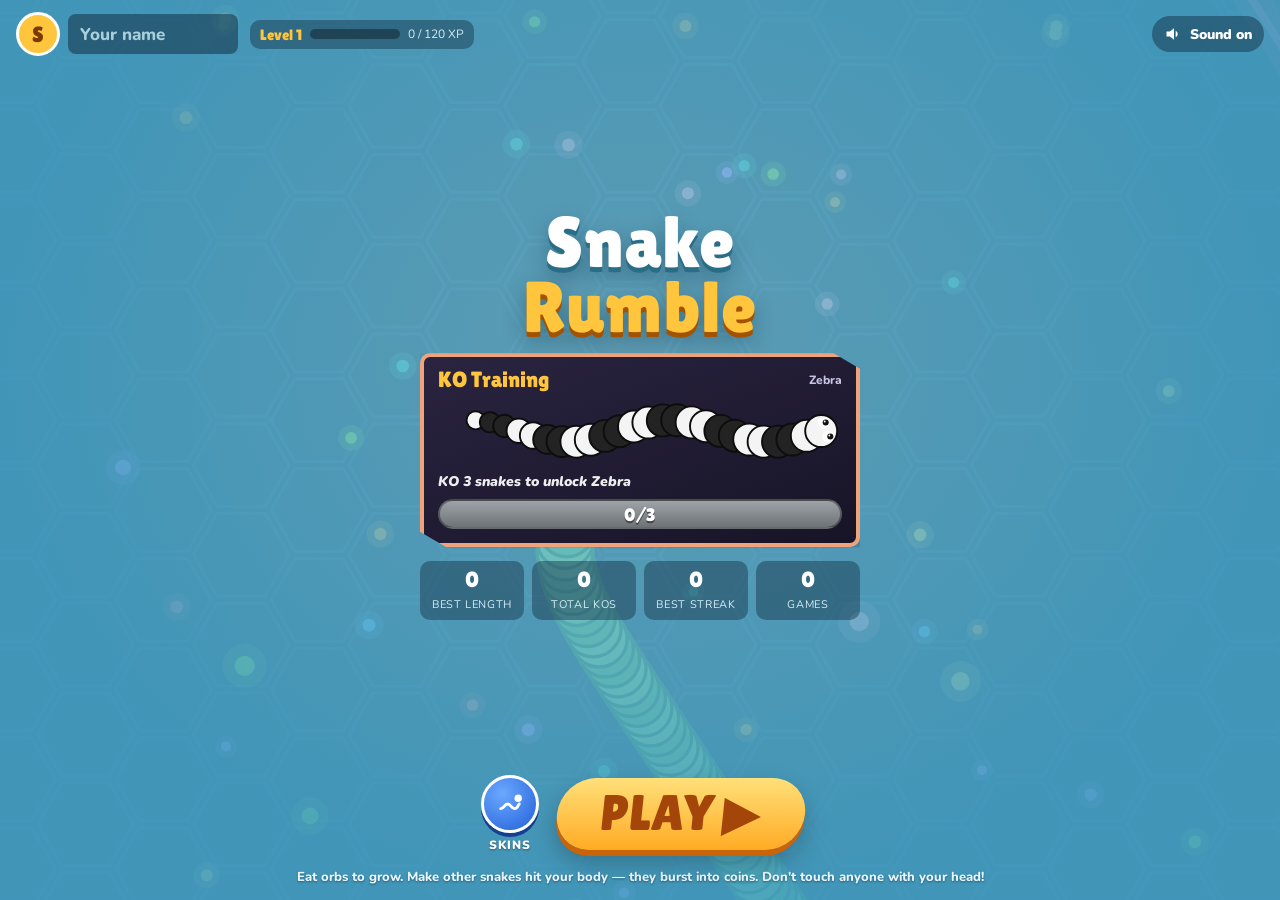
==== commit 0ef886ac: "Fall back to offline play when the Facebook SDK can't initialize Co-Authored-By: Claude Opus 5.5 <no" ====
--- a/snake-rumble/index.html
+++ b/snake-rumble/index.html
@@ -264,7 +264,7 @@
 <script>
 (() => {
 'use strict';
-const FB = window.FBInstant || null;
+let FB = window.FBInstant || null;
 const $ = s => document.querySelector(s);
 const TAU = Math.PI * 2;
 const rand = (a, b) => a + Math.random() * (b - a);
@@ -972,7 +972,7 @@
   loadLocal();
   if (FB) {
     try {
-      await FB.initializeAsync();
+      await Promise.race([FB.initializeAsync(), new Promise((_, no) => setTimeout(() => no(new Error('not inside Facebook')), 4000))]);
       FB.setLoadingProgress(100);
       await FB.startGameAsync();
       const data = await FB.player.getDataAsync(['save']).catch(() => ({}));
@@ -982,7 +982,7 @@
       if (photo) { const av = $('#avatar'); av.style.backgroundImage = `url("${photo}")`; av.textContent = ''; }
       $('#challengeBtn').hidden = false;
       FB.onPause(() => { paused = true; });
-    } catch (e) { console.warn('FBInstant init failed', e); }
+    } catch (e) { console.warn('FBInstant unavailable, playing offline', e); FB = null; $('#challengeBtn').hidden = true; }
   }
   initWorld();
   renderMenu();
